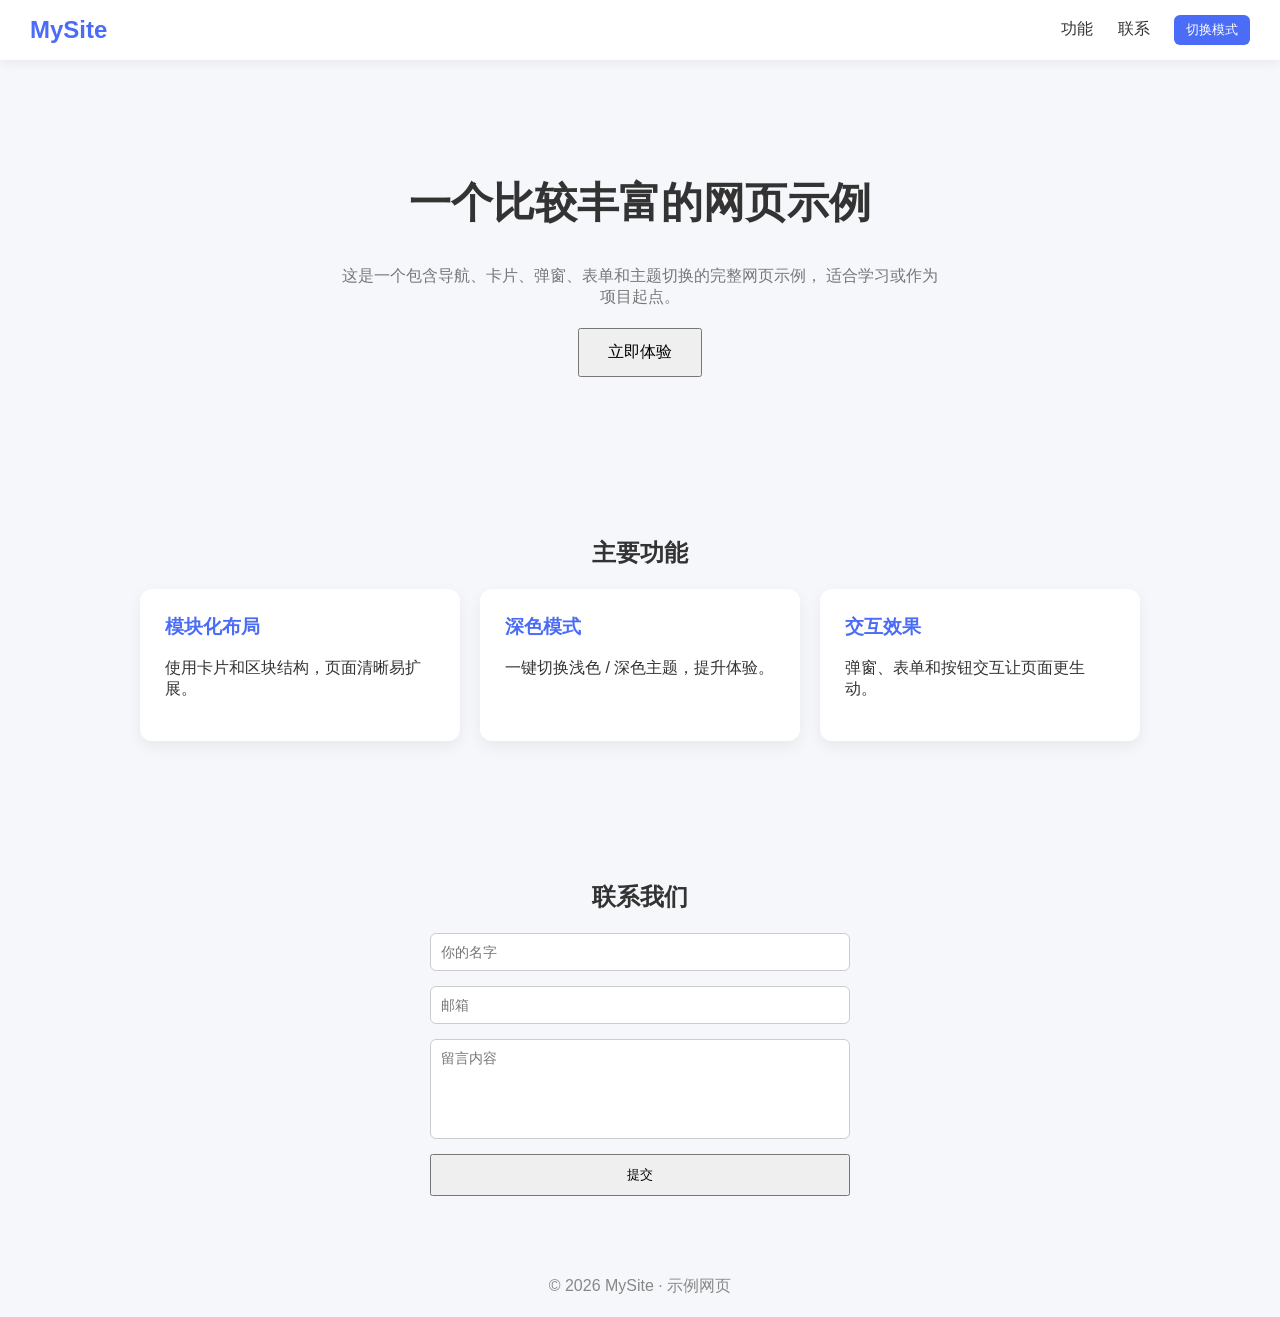
==== index.html @ c42d8719 "Add files via upload" ====
<!DOCTYPE html>
<html lang="zh-CN">
<head>
  <meta charset="UTF-8">
  <title>丰富网页示例</title>
  <meta name="viewport" content="width=device-width, initial-scale=1.0">

  <style>
    :root {
      --bg-color: #f5f7fb;
      --text-color: #333;
      --card-bg: #fff;
      --primary: #4a6cf7;
    }

    body.dark {
      --bg-color: #1e1e2f;
      --text-color: #eee;
      --card-bg: #2a2a3d;
    }

    * {
      box-sizing: border-box;
    }

    body {
      margin: 0;
      font-family: "Segoe UI", Arial, sans-serif;
      background-color: var(--bg-color);
      color: var(--text-color);
      transition: 0.3s;
    }

    /* ===== 导航栏 ===== */
    header {
      background: var(--card-bg);
      box-shadow: 0 4px 10px rgba(0,0,0,0.05);
      padding: 15px 30px;
      display: flex;
      justify-content: space-between;
      align-items: center;
      position: sticky;
      top: 0;
      z-index: 100;
    }

    header h2 {
      margin: 0;
      color: var(--primary);
    }

    nav a {
      margin-left: 20px;
      text-decoration: none;
      color: var(--text-color);
      font-weight: 500;
    }

    nav button {
      margin-left: 20px;
      padding: 6px 12px;
      border-radius: 6px;
      border: none;
      cursor: pointer;
      background: var(--primary);
      color: #fff;
    }

    /* ===== Hero 区 ===== */
    .hero {
      padding: 80px 20px;
      text-align: center;
    }

    .hero h1 {
      font-size: 42px;
    }

    .hero p {
      max-width: 600px;
      margin: 20px auto;
      color: #777;
    }

    .hero button {
      padding: 12px 28px;
      font-size: 16px;
    }

    /* ===== 卡片区域 ===== */
    .section {
      padding: 60px 30px;
    }

    .cards {
      display: grid;
      grid-template-columns: repeat(auto-fit, minmax(260px, 1fr));
      gap: 20px;
      max-width: 1000px;
      margin: auto;
    }

    .card {
      background: var(--card-bg);
      padding: 25px;
      border-radius: 12px;
      box-shadow: 0 6px 16px rgba(0,0,0,0.06);
    }

    .card h3 {
      margin-top: 0;
      color: var(--primary);
    }

    /* ===== 表单 ===== */
    form {
      max-width: 420px;
      margin: auto;
      display: flex;
      flex-direction: column;
      gap: 15px;
    }

    input, textarea {
      padding: 10px;
      border-radius: 6px;
      border: 1px solid #ccc;
      font-size: 14px;
    }

    textarea {
      resize: none;
      height: 100px;
    }

    form button {
      padding: 10px;
    }

    /* ===== 模态框 ===== */
    .modal {
      position: fixed;
      inset: 0;
      background: rgba(0,0,0,0.5);
      display: none;
      justify-content: center;
      align-items: center;
    }

    .modal-content {
      background: var(--card-bg);
      padding: 30px;
      border-radius: 10px;
      text-align: center;
      width: 300px;
    }

    footer {
      text-align: center;
      padding: 20px;
      color: #888;
    }
  </style>
</head>

<body>

<header>
  <h2>MySite</h2>
  <nav>
    <a href="#features">功能</a>
    <a href="#contact">联系</a>
    <button onclick="toggleTheme()">切换模式</button>
  </nav>
</header>

<section class="hero">
  <h1>一个比较丰富的网页示例</h1>
  <p>
    这是一个包含导航、卡片、弹窗、表单和主题切换的完整网页示例，
    适合学习或作为项目起点。
  </p>
  <button onclick="openModal()">立即体验</button>
</section>

<section class="section" id="features">
  <h2 style="text-align:center">主要功能</h2>
  <div class="cards">
    <div class="card">
      <h3>模块化布局</h3>
      <p>使用卡片和区块结构，页面清晰易扩展。</p>
    </div>
    <div class="card">
      <h3>深色模式</h3>
      <p>一键切换浅色 / 深色主题，提升体验。</p>
    </div>
    <div class="card">
      <h3>交互效果</h3>
      <p>弹窗、表单和按钮交互让页面更生动。</p>
    </div>
  </div>
</section>

<section class="section" id="contact">
  <h2 style="text-align:center">联系我们</h2>
  <form onsubmit="submitForm(event)">
    <input type="text" placeholder="你的名字" required>
    <input type="email" placeholder="邮箱" required>
    <textarea placeholder="留言内容"></textarea>
    <button type="submit">提交</button>
  </form>
</section>

<div class="modal" id="modal">
  <div class="modal-content">
    <h3>欢迎你 🎉</h3>
    <p>这是一个弹窗示例</p>
    <button onclick="closeModal()">关闭</button>
  </div>
</div>

<footer>
  © 2026 MySite · 示例网页
</footer>

<script>
  function openModal() {
    document.getElementById('modal').style.display = 'flex';
  }

  function closeModal() {
    document.getElementById('modal').style.display = 'none';
  }

  function toggleTheme() {
    document.body.classList.toggle('dark');
  }

  function submitForm(event) {
    event.preventDefault();
    alert("表单已提交（示例）✅");
  }
</script>

</body>
</html>
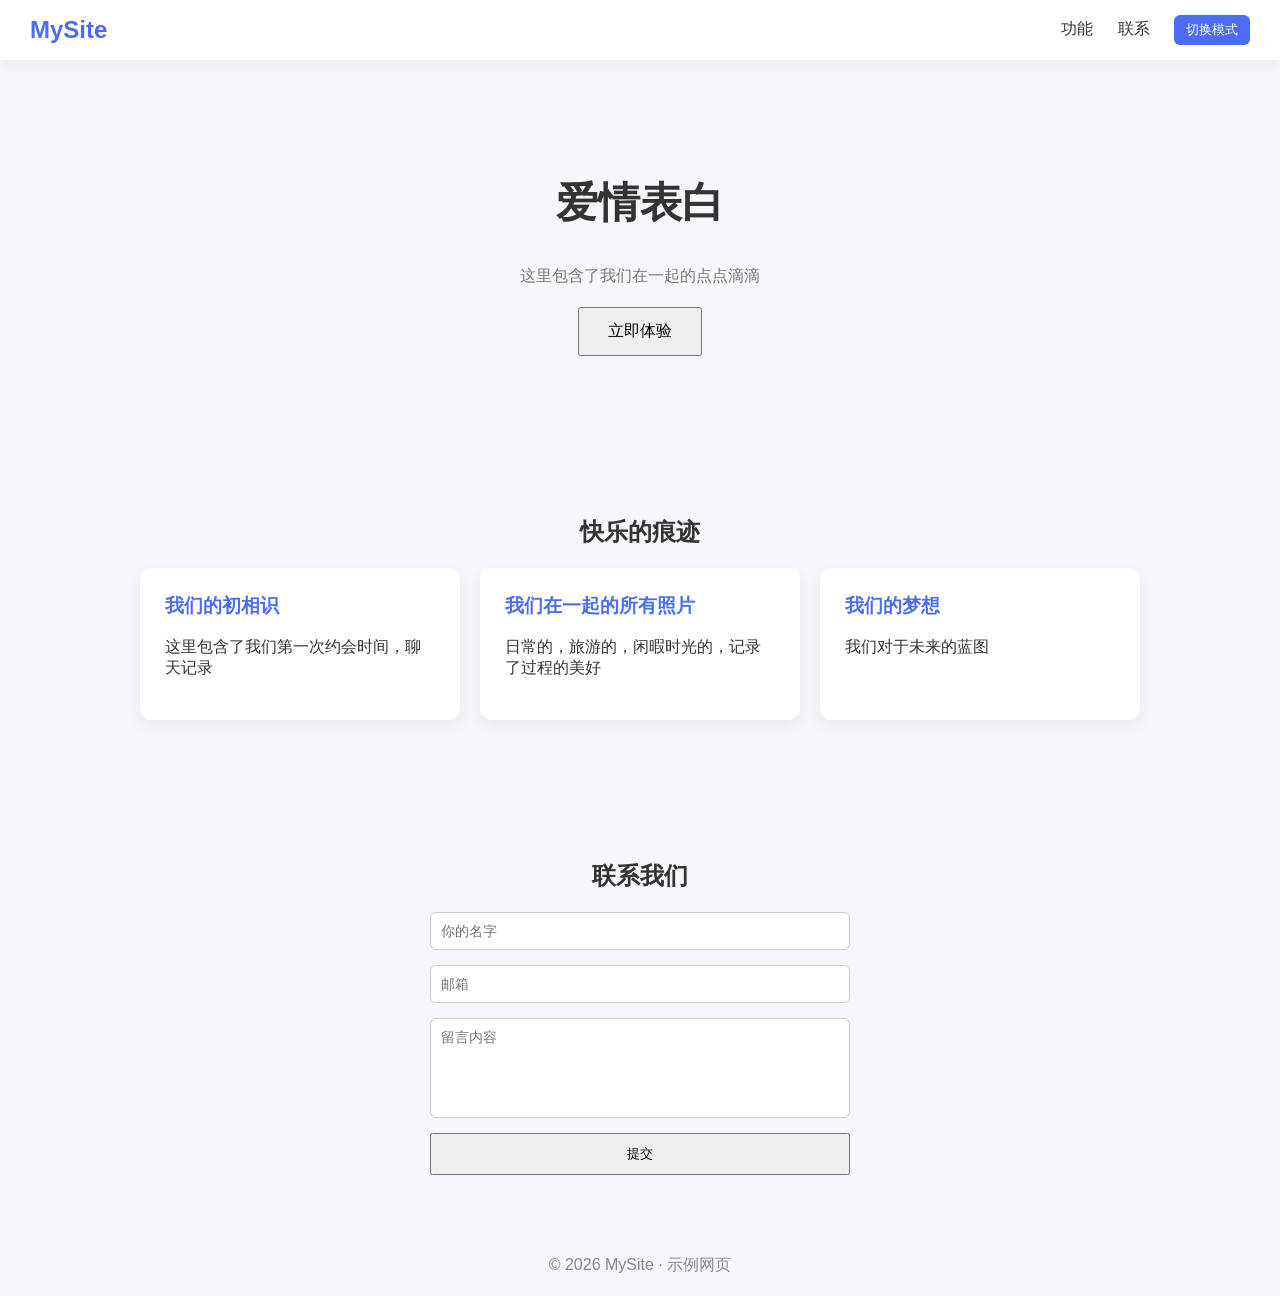
==== commit a428fc02: "Add files via upload" ====
--- a/index.html
+++ b/index.html
@@ -2,7 +2,7 @@
 <html lang="zh-CN">
 <head>
   <meta charset="UTF-8">
-  <title>丰富网页示例</title>
+  <title>我的飞哥哥</title>
   <meta name="viewport" content="width=device-width, initial-scale=1.0">
 
   <style>
@@ -175,28 +175,27 @@
 </header>
 
 <section class="hero">
-  <h1>一个比较丰富的网页示例</h1>
+  <h1>爱情表白</h1>
   <p>
-    这是一个包含导航、卡片、弹窗、表单和主题切换的完整网页示例，
-    适合学习或作为项目起点。
+    这里包含了我们在一起的点点滴滴
   </p>
   <button onclick="openModal()">立即体验</button>
 </section>
 
 <section class="section" id="features">
-  <h2 style="text-align:center">主要功能</h2>
+  <h2 style="text-align:center">快乐的痕迹</h2>
   <div class="cards">
     <div class="card">
-      <h3>模块化布局</h3>
-      <p>使用卡片和区块结构，页面清晰易扩展。</p>
+      <h3>我们的初相识</h3>
+      <p>这里包含了我们第一次约会时间，聊天记录</p>
     </div>
     <div class="card">
-      <h3>深色模式</h3>
-      <p>一键切换浅色 / 深色主题，提升体验。</p>
+      <h3>我们在一起的所有照片</h3>
+      <p>日常的，旅游的，闲暇时光的，记录了过程的美好</p>
     </div>
     <div class="card">
-      <h3>交互效果</h3>
-      <p>弹窗、表单和按钮交互让页面更生动。</p>
+      <h3>我们的梦想</h3>
+      <p>我们对于未来的蓝图</p>
     </div>
   </div>
 </section>
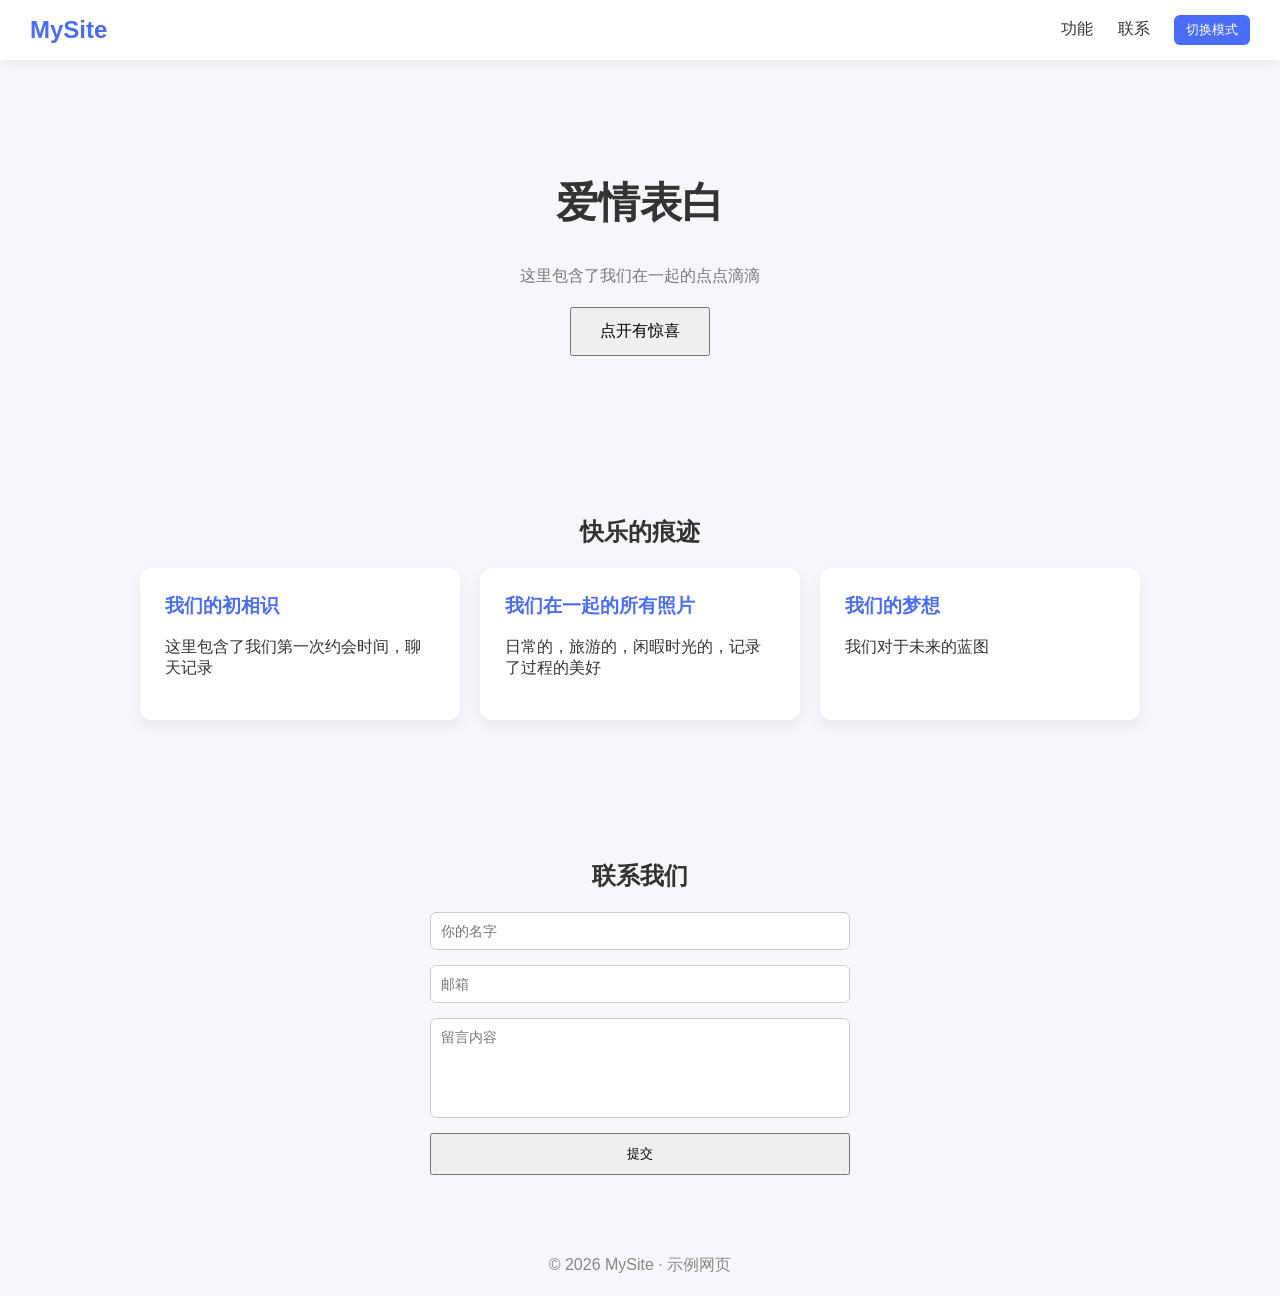
==== commit b39bd800: "修改首页内容" ====
--- a/index.html
+++ b/index.html
@@ -179,7 +179,7 @@
   <p>
     这里包含了我们在一起的点点滴滴
   </p>
-  <button onclick="openModal()">立即体验</button>
+  <button onclick="openModal()">点开有惊喜</button>
 </section>
 
 <section class="section" id="features">
@@ -212,8 +212,8 @@
 
 <div class="modal" id="modal">
   <div class="modal-content">
-    <h3>欢迎你 🎉</h3>
-    <p>这是一个弹窗示例</p>
+    <h3>我爱你，老公 🎉</h3>
+    <p>你的大宝</p>
     <button onclick="closeModal()">关闭</button>
   </div>
 </div>
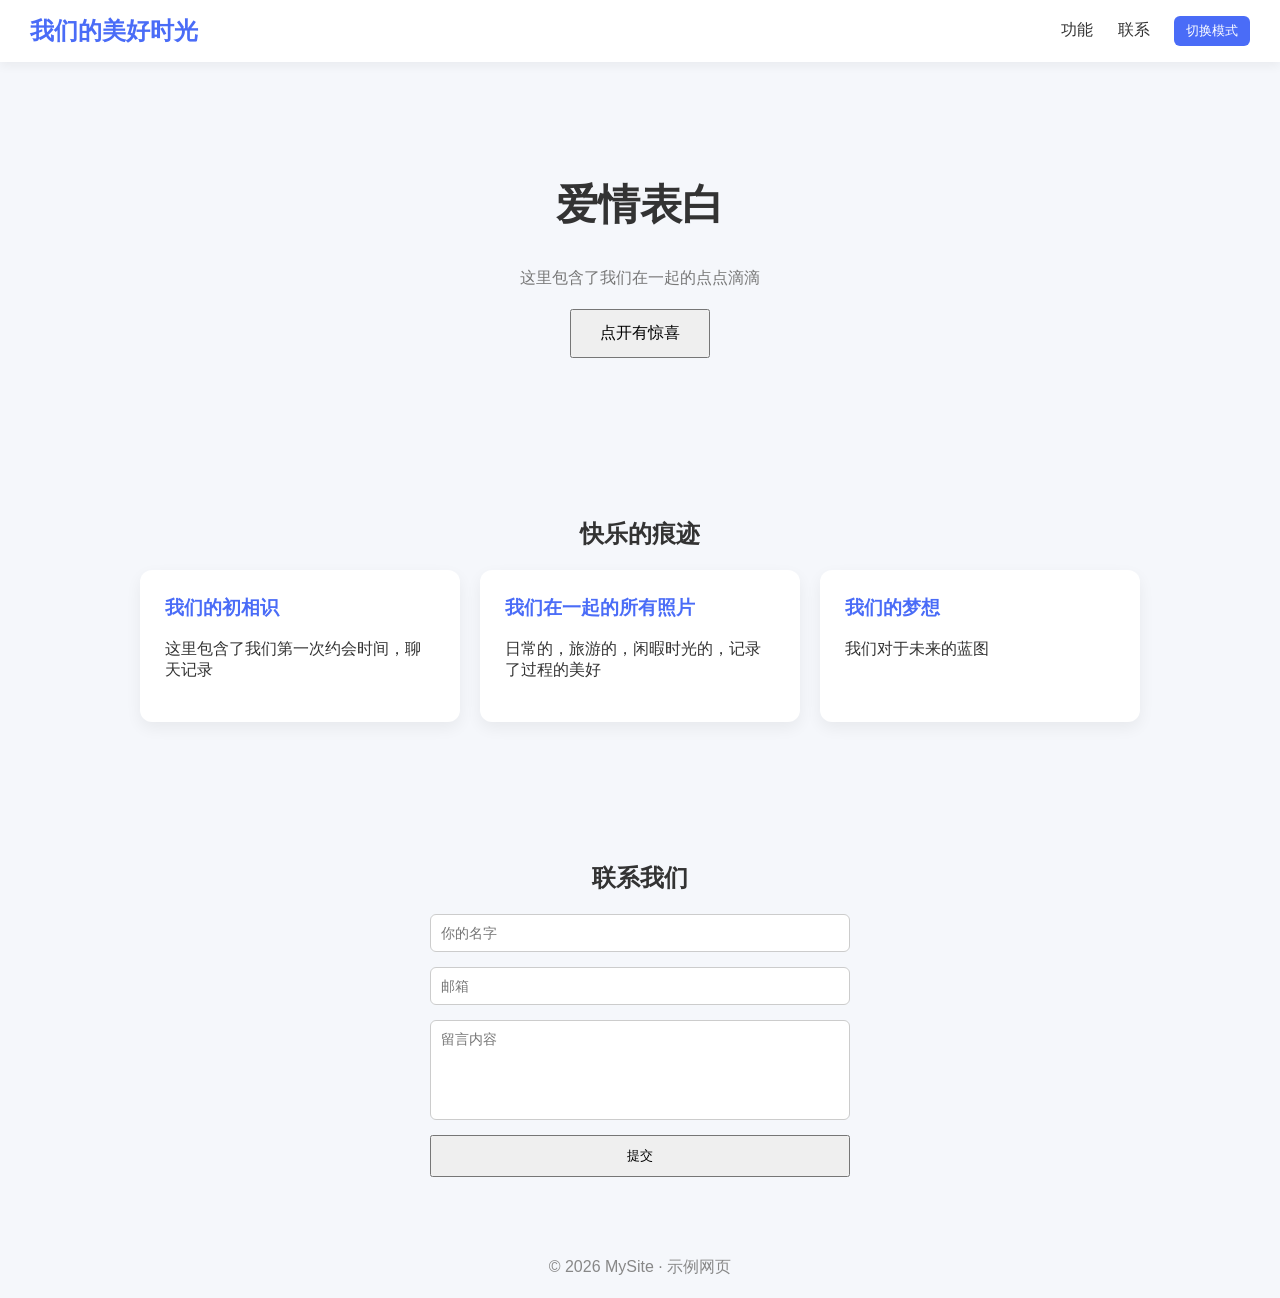
==== commit 5b767d81: "更新代码" ====
--- a/index.html
+++ b/index.html
@@ -166,7 +166,7 @@
 <body>
 
 <header>
-  <h2>MySite</h2>
+  <h2>我们的美好时光</h2>
   <nav>
     <a href="#features">功能</a>
     <a href="#contact">联系</a>
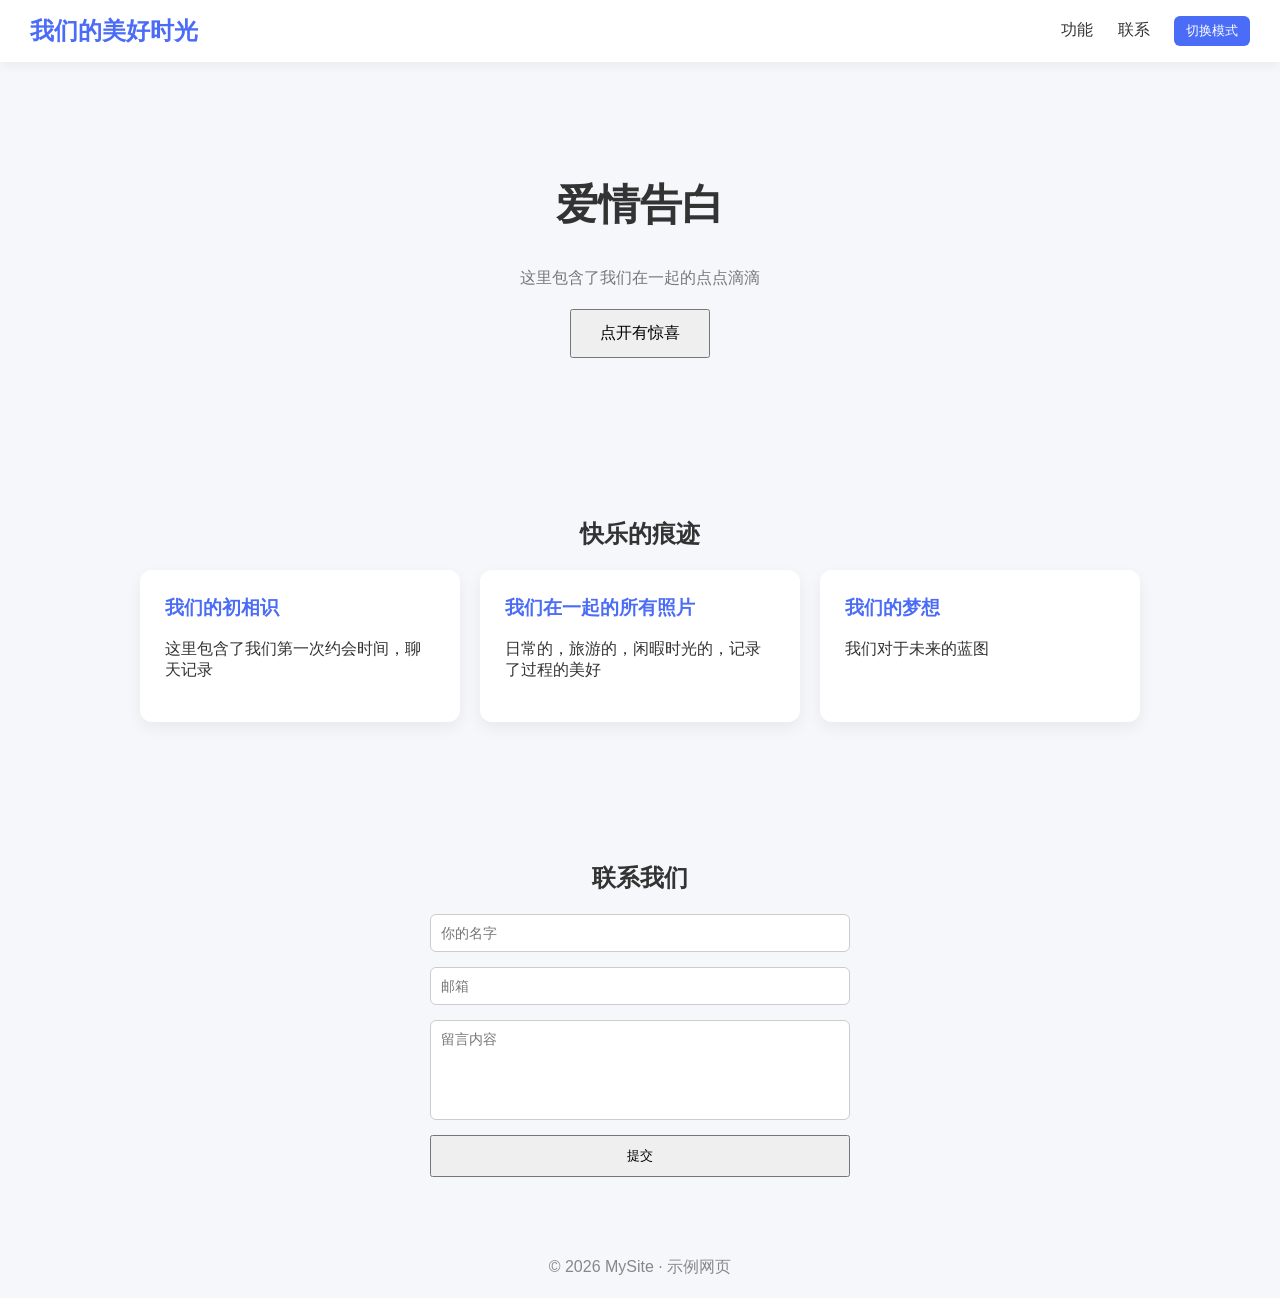
==== commit 5d2a488b: "爱情告白" ====
--- a/index.html
+++ b/index.html
@@ -175,7 +175,7 @@
 </header>
 
 <section class="hero">
-  <h1>爱情表白</h1>
+  <h1>爱情告白</h1>
   <p>
     这里包含了我们在一起的点点滴滴
   </p>
